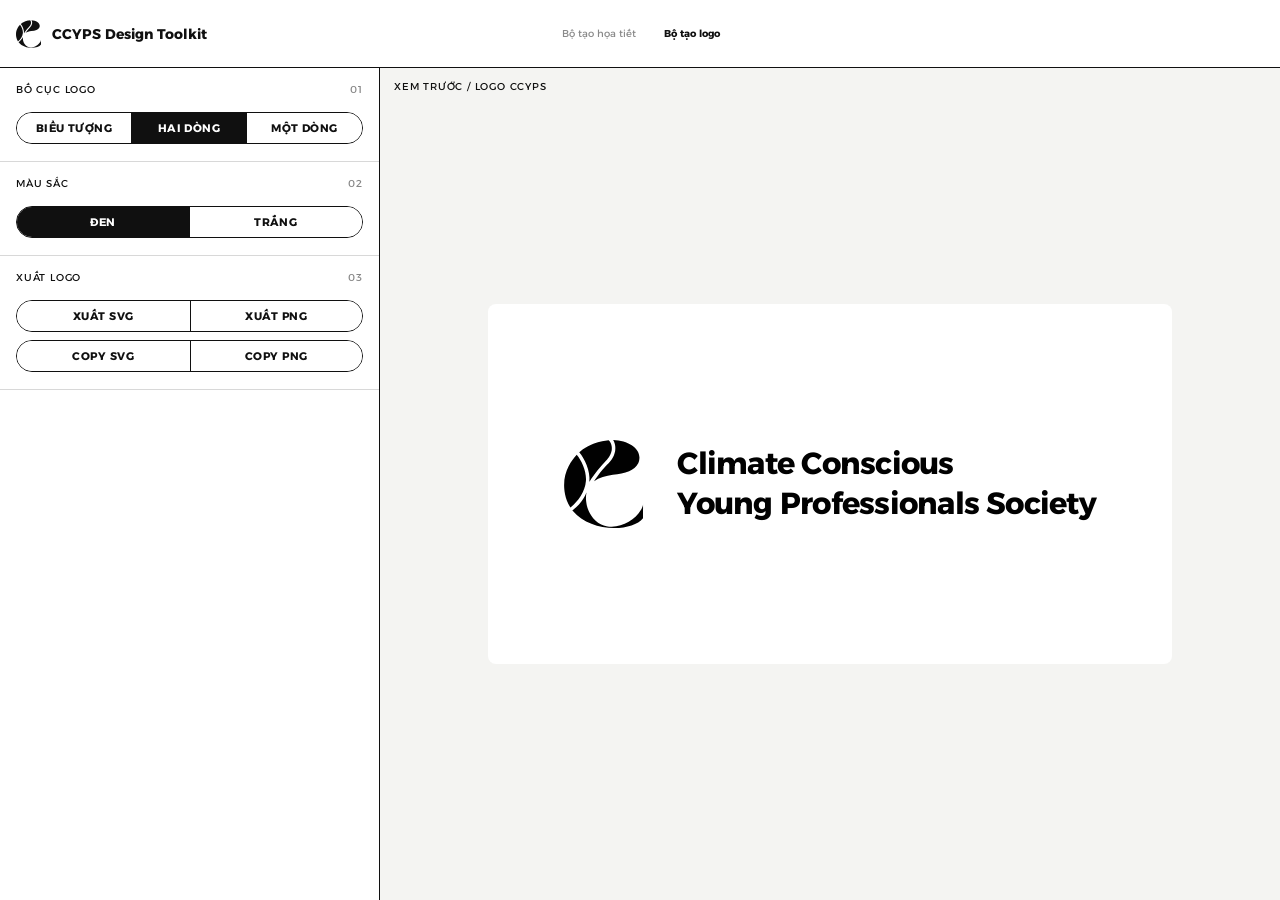
==== logo.html @ 4dd16b4e "Add files via upload" ====
<!doctype html><html lang="vi"><head><meta charset="utf-8"><meta name="viewport" content="width=device-width,initial-scale=1">
<title>CCYPS Design Toolkit — Bộ tạo logo</title><link rel="stylesheet" href="assets/shared.css"><link rel="stylesheet" href="assets/logo.css"></head>
<body><div class="app"><header><div class="brand"><svg class="brand-logo" viewBox="0 0 565.1 626.11" aria-hidden="true"><path d="M180.47,294.41c-.13,1.75-.3,3.51-.48,5.28,9.62-17.51,21.6-35.39,35.81-53.4.7-.89,1.2-1.52,1.48-1.89,27.9-39.95,51.11-64.79,69.75-84.74,27.2-29.11,43.61-46.68,52.14-87.4,1.9-9.05,3.72-49.4-21.88-71.34-16.22,1.31-31.83,3.9-46.55,7.6-82.94,14.25-141.24,60.55-153.96,71.02-1.7,1.4-4.75,3.96-8.79,7.62,20.96,25.06,39.4,56.63,52.42,89.99,15.86,40.6,22.79,81.15,20.05,117.28Z"/><path d="M.02,324.16c.27,23.94,3.97,91.86,44.8,156.3,1.63-1.2,3.26-2.43,4.9-3.7,48.57-37.74,100.13-109.35,105.81-184.25,5.24-69-29.07-143.44-65.42-187.78C54.74,142.26-1.19,218.31.02,324.16Z"/><path d="M363.64,77.37c-9.97,47.56-30.26,69.28-58.34,99.34-18.12,19.39-40.66,43.52-67.56,82.05-.47.68-1.09,1.45-2.31,3-8.26,10.47-15.7,20.86-22.29,31.12,36.33-25.59,85.25-36.27,134.05-45.18,42.78-6.57,82.43-10.97,115.48-25.29,27.54-13.22,52.88-29.27,64.99-56.61.35-.79.68-1.57,1.01-2.36,2.07-5.06,4.5-11.53,5.6-17.03,1.1-8.81,2.2-14.53,2.2-22.58,0-66.91-83.2-121.42-187.25-123.83,18.39,28.81,17.11,64.6,14.43,77.37Z"/><path d="M547.48,496.71c-51.48,89.36-183.27,151.66-283.09,103.75-64.4-30.91-89.51-95.22-95.83-113.58-2.3-6.67-11.31-34.01-12.56-67.71-.52-14.15.32-29.42,3.61-44.76-2.23,5.07-4.63,10.13-7.19,15.17-3.49,6.86-7.28,13.68-11.37,20.44-20.27,33.46-47.25,64.18-75.97,86.5-1.96,1.52-3.91,2.99-5.85,4.41,1.18,1.51,2.37,3.02,3.6,4.53,127.87,156.88,430.08,148.16,502.29,46.13v-101.89c-3.28,14.05-8.45,31.1-17.62,47.02Z"/></svg><div class="brand-title">CCYPS Design Toolkit</div></div>
<nav><a href="pattern.html">Bộ tạo họa tiết</a><a class="active" href="logo.html">Bộ tạo logo</a></nav><div></div></header>
<main class="logo-main"><section class="logo-controls">
<div class="section"><div class="section-title"><span>Bố cục logo</span><span>01</span></div><div class="choice three" id="logoLayouts"><button data-layout="symbol">Biểu tượng</button><button class="active" data-layout="two">Hai dòng</button><button data-layout="one">Một dòng</button></div></div>
<div class="section"><div class="section-title"><span>Màu sắc</span><span>02</span></div><div class="choice" id="logoColors"><button class="active" data-color="black">Đen</button><button data-color="white">Trắng</button></div></div>
<div class="section"><div class="section-title"><span>Xuất logo</span><span>03</span></div>
<div class="logo-actions"><button id="exportLogoSVG">Xuất SVG</button><button id="exportLogoPNG">Xuất PNG</button></div>
<div class="logo-actions"><button id="copyLogoSVG">Copy SVG</button><button id="copyLogoPNG">Copy PNG</button></div></div>
</section><section class="logo-stage"><div class="logo-preview-label">Xem trước / Logo CCYPS</div><div class="preview-card" id="logoPreview"></div></section></main>
</div><script src="assets/logo.js"></script></body></html>
---- assets/shared.css ----
@import url('https://fonts.googleapis.com/css2?family=Alexandria:wght@300;400;500;600;700&display=swap');
:root{--ink:#101010;--paper:#fff;--line:#d8d8d8;--muted:#777}
*{box-sizing:border-box}
html,body{margin:0;min-height:100%;background:var(--paper);color:var(--ink);font-family:'Alexandria',Arial,sans-serif}
button,input{font:inherit;color:inherit}
.app{height:100dvh;display:grid;grid-template-rows:68px 1fr}
header{display:grid;grid-template-columns:1fr auto 1fr;align-items:center;border-bottom:1px solid var(--ink);padding:0 14px 0 16px;gap:24px}
.brand{display:flex;align-items:center;gap:11px;min-width:max-content}
.brand-logo{width:25px;height:28px;display:block;fill:var(--ink)}
.brand-title{font-size:14px;font-weight:700}
nav{display:flex;align-items:center;justify-content:center;gap:28px}
nav a{font-size:10px;font-weight:400;color:#8a8a8a;text-decoration:none;white-space:nowrap}
nav a:hover,nav a.active{color:var(--ink)}
nav a.active{font-weight:700}
.head-actions{display:flex;justify-content:flex-end;gap:8px}
button{border:1px solid var(--ink);background:transparent;border-radius:999px;padding:8px 12px;cursor:pointer;text-transform:uppercase;font-size:11px;font-weight:700;letter-spacing:.04em}
button:hover{background:var(--ink);color:var(--paper)}
button.primary{background:var(--ink);color:var(--paper)}
.section{padding:15px 16px 17px;border-bottom:1px solid var(--line)}
.section-title{display:flex;justify-content:space-between;align-items:center;font-size:10px;text-transform:uppercase;letter-spacing:.08em;margin-bottom:16px}
.section-title span:last-child{opacity:.5}
.note{font-size:10px;line-height:1.4;margin-top:8px;opacity:.65}
.choice,.seg{display:grid;border:1px solid var(--ink);border-radius:999px;overflow:hidden}
.choice{grid-template-columns:repeat(2,1fr)}
.choice.three,.seg{grid-template-columns:repeat(3,1fr)}
.choice button,.seg button{border:0;border-right:1px solid var(--ink);border-radius:0;padding:8px 5px;background:#fff;color:#101010}
.choice button:last-child,.seg button:last-child{border-right:0}
.choice button.active,.seg button.active{background:#101010;color:#fff}
@media(max-width:780px){
 .app{height:auto;min-height:100dvh;grid-template-rows:auto 1fr}
 header{min-height:138px;grid-template-columns:1fr;padding:12px;gap:10px}
 .brand{justify-self:start}.head-actions{display:none}
 nav{grid-row:2;justify-self:center}
}
---- assets/logo.css ----
body{overflow:hidden}.logo-main{display:grid;grid-template-columns:380px minmax(0,1fr);min-height:0}
.logo-controls{order:1;border-right:1px solid var(--ink);background:#fff;overflow:auto}
.logo-stage{order:2;position:relative;display:grid;place-items:center;min-width:0;min-height:0;overflow:hidden;background:#f4f4f2}
.logo-preview-label{position:absolute;left:14px;top:12px;font-size:10px;text-transform:uppercase;letter-spacing:.08em}
.preview-card{width:min(76%,900px);min-height:360px;display:grid;place-items:center;padding:64px;background:#fff;border-radius:8px;overflow:hidden;position:relative}
.preview-card.dark{background:#101010}.lockup{display:flex;align-items:center;color:#010101;white-space:nowrap;width:max-content;position:absolute;left:50%;top:50%;transform-origin:center center}
.preview-card.dark .lockup{color:#fff}.lockup svg{display:block;fill:currentColor!important;flex:none}.lockup svg path{fill:currentColor!important}
.lockup.two{gap:34px}.lockup.two svg{height:88px;width:auto}.lockup.two .logo-name{font-size:30.46px;font-weight:700;line-height:1.30;letter-spacing:-.025em}
.lockup.one{gap:34px;height:88px}.lockup.one svg{height:88px;width:auto}.lockup.one .logo-name{font-size:42px;font-weight:700;line-height:1;letter-spacing:-.025em}
.lockup.symbol svg{width:92px;height:auto}
.logo-actions{display:grid;grid-template-columns:1fr 1fr;border:1px solid var(--ink);border-radius:999px;overflow:hidden}
.logo-actions+ .logo-actions{margin-top:8px}
.logo-actions button{width:100%;border:0;border-radius:0;background:#fff;color:var(--ink)}
.logo-actions button+button{border-left:1px solid var(--ink)}.logo-actions button:hover{background:var(--ink);color:#fff}
@media(max-width:780px){body{overflow:auto}.logo-main{grid-template-columns:1fr}.logo-stage{order:1;height:58dvh;border-bottom:1px solid var(--ink)}.logo-controls{order:2;border-right:0}.preview-card{width:calc(100% - 32px);min-height:280px;padding:24px}}
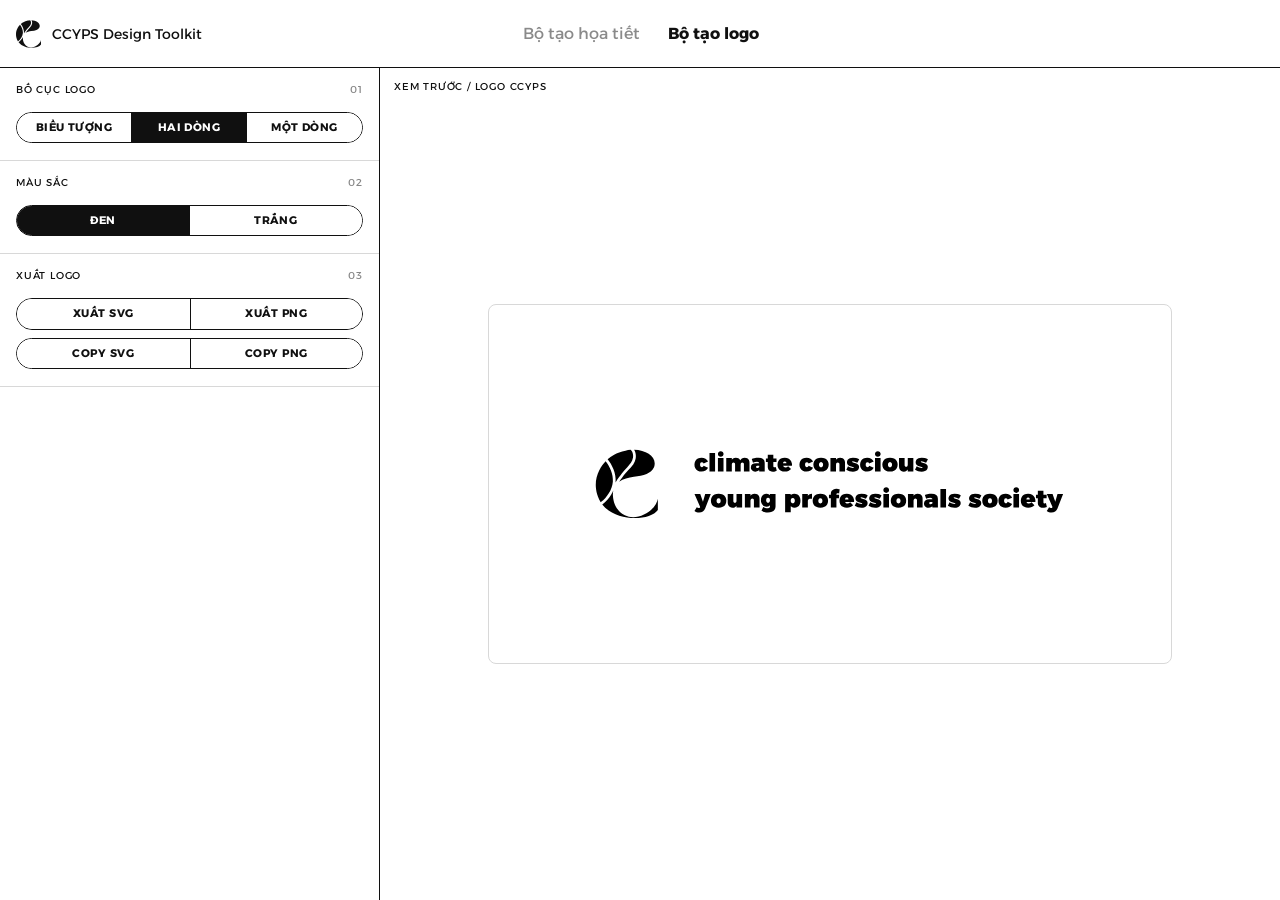
==== commit 0a664a05: "Stuff" ====
--- a/logo.html
+++ b/logo.html
@@ -1,7 +1,15 @@
-<!doctype html><html lang="vi"><head><meta charset="utf-8"><meta name="viewport" content="width=device-width,initial-scale=1">
-<title>CCYPS Design Toolkit — Bộ tạo logo</title><link rel="stylesheet" href="assets/shared.css"><link rel="stylesheet" href="assets/logo.css"></head>
-<body><div class="app"><header><div class="brand"><svg class="brand-logo" viewBox="0 0 565.1 626.11" aria-hidden="true"><path d="M180.47,294.41c-.13,1.75-.3,3.51-.48,5.28,9.62-17.51,21.6-35.39,35.81-53.4.7-.89,1.2-1.52,1.48-1.89,27.9-39.95,51.11-64.79,69.75-84.74,27.2-29.11,43.61-46.68,52.14-87.4,1.9-9.05,3.72-49.4-21.88-71.34-16.22,1.31-31.83,3.9-46.55,7.6-82.94,14.25-141.24,60.55-153.96,71.02-1.7,1.4-4.75,3.96-8.79,7.62,20.96,25.06,39.4,56.63,52.42,89.99,15.86,40.6,22.79,81.15,20.05,117.28Z"/><path d="M.02,324.16c.27,23.94,3.97,91.86,44.8,156.3,1.63-1.2,3.26-2.43,4.9-3.7,48.57-37.74,100.13-109.35,105.81-184.25,5.24-69-29.07-143.44-65.42-187.78C54.74,142.26-1.19,218.31.02,324.16Z"/><path d="M363.64,77.37c-9.97,47.56-30.26,69.28-58.34,99.34-18.12,19.39-40.66,43.52-67.56,82.05-.47.68-1.09,1.45-2.31,3-8.26,10.47-15.7,20.86-22.29,31.12,36.33-25.59,85.25-36.27,134.05-45.18,42.78-6.57,82.43-10.97,115.48-25.29,27.54-13.22,52.88-29.27,64.99-56.61.35-.79.68-1.57,1.01-2.36,2.07-5.06,4.5-11.53,5.6-17.03,1.1-8.81,2.2-14.53,2.2-22.58,0-66.91-83.2-121.42-187.25-123.83,18.39,28.81,17.11,64.6,14.43,77.37Z"/><path d="M547.48,496.71c-51.48,89.36-183.27,151.66-283.09,103.75-64.4-30.91-89.51-95.22-95.83-113.58-2.3-6.67-11.31-34.01-12.56-67.71-.52-14.15.32-29.42,3.61-44.76-2.23,5.07-4.63,10.13-7.19,15.17-3.49,6.86-7.28,13.68-11.37,20.44-20.27,33.46-47.25,64.18-75.97,86.5-1.96,1.52-3.91,2.99-5.85,4.41,1.18,1.51,2.37,3.02,3.6,4.53,127.87,156.88,430.08,148.16,502.29,46.13v-101.89c-3.28,14.05-8.45,31.1-17.62,47.02Z"/></svg><div class="brand-title">CCYPS Design Toolkit</div></div>
-<nav><a href="pattern.html">Bộ tạo họa tiết</a><a class="active" href="logo.html">Bộ tạo logo</a></nav><div></div></header>
+<!doctype html>
+<html lang="vi">
+<head>
+<meta charset="utf-8">
+<meta name="viewport" content="width=device-width,initial-scale=1">
+<title>CCYPS Design Toolkit — Bộ tạo logo</title>
+<link rel="stylesheet" href="assets/shared.css">
+<link rel="stylesheet" href="assets/logo.css">
+</head>
+<body>
+<div class="app">
+<header class="site-header"><a class="brand" href="index.html"><svg class="brand-logo" viewBox="0 0 565.1 626.11" aria-hidden="true"><path d="M180.47,294.41c-.13,1.75-.3,3.51-.48,5.28,9.62-17.51,21.6-35.39,35.81-53.4.7-.89,1.2-1.52,1.48-1.89,27.9-39.95,51.11-64.79,69.75-84.74,27.2-29.11,43.61-46.68,52.14-87.4,1.9-9.05,3.72-49.4-21.88-71.34-16.22,1.31-31.83,3.9-46.55,7.6-82.94,14.25-141.24,60.55-153.96,71.02-1.7,1.4-4.75,3.96-8.79,7.62,20.96,25.06,39.4,56.63,52.42,89.99,15.86,40.6,22.79,81.15,20.05,117.28Z"/><path d="M.02,324.16c.27,23.94,3.97,91.86,44.8,156.3,1.63-1.2,3.26-2.43,4.9-3.7,48.57-37.74,100.13-109.35,105.81-184.25,5.24-69-29.07-143.44-65.42-187.78C54.74,142.26-1.19,218.31.02,324.16Z"/><path d="M363.64,77.37c-9.97,47.56-30.26,69.28-58.34,99.34-18.12,19.39-40.66,43.52-67.56,82.05-.47.68-1.09,1.45-2.31,3-8.26,10.47-15.7,20.86-22.29,31.12,36.33-25.59,85.25-36.27,134.05-45.18,42.78-6.57,82.43-10.97,115.48-25.29,27.54-13.22,52.88-29.27,64.99-56.61.35-.79.68-1.57,1.01-2.36,2.07-5.06,4.5-11.53,5.6-17.03,1.1-8.81,2.2-14.53,2.2-22.58,0-66.91-83.2-121.42-187.25-123.83,18.39,28.81,17.11,64.6,14.43,77.37Z"/><path d="M547.48,496.71c-51.48,89.36-183.27,151.66-283.09,103.75-64.4-30.91-89.51-95.22-95.83-113.58-2.3-6.67-11.31-34.01-12.56-67.71-.52-14.15.32-29.42,3.61-44.76-2.23,5.07-4.63,10.13-7.19,15.17-3.49,6.86-7.28,13.68-11.37,20.44-20.27,33.46-47.25,64.18-75.97,86.5-1.96,1.52-3.91,2.99-5.85,4.41,1.18,1.51,2.37,3.02,3.6,4.53,127.87,156.88,430.08,148.16,502.29,46.13v-101.89c-3.28,14.05-8.45,31.1-17.62,47.02Z"/></svg><div class="brand-title">CCYPS Design Toolkit</div></a><nav class="site-nav"><a href="pattern.html">Bộ tạo họa tiết</a><a class="active" href="logo.html">Bộ tạo logo</a></nav><div class="head-actions"></div></header>
 <main class="logo-main"><section class="logo-controls">
 <div class="section"><div class="section-title"><span>Bố cục logo</span><span>01</span></div><div class="choice three" id="logoLayouts"><button data-layout="symbol">Biểu tượng</button><button class="active" data-layout="two">Hai dòng</button><button data-layout="one">Một dòng</button></div></div>
 <div class="section"><div class="section-title"><span>Màu sắc</span><span>02</span></div><div class="choice" id="logoColors"><button class="active" data-color="black">Đen</button><button data-color="white">Trắng</button></div></div>
@@ -9,4 +17,7 @@
 <div class="logo-actions"><button id="exportLogoSVG">Xuất SVG</button><button id="exportLogoPNG">Xuất PNG</button></div>
 <div class="logo-actions"><button id="copyLogoSVG">Copy SVG</button><button id="copyLogoPNG">Copy PNG</button></div></div>
 </section><section class="logo-stage"><div class="logo-preview-label">Xem trước / Logo CCYPS</div><div class="preview-card" id="logoPreview"></div></section></main>
-</div><script src="assets/logo.js"></script></body></html>+</div>
+<script src="assets/logo.js"></script>
+</body>
+</html>
--- a/assets/shared.css
+++ b/assets/shared.css
@@ -1,35 +1,108 @@
+@import url('https://fonts.googleapis.com/css2?family=Alexandria:wght@300;400;500;600;700&display=swap');
 
-@import url('https://fonts.googleapis.com/css2?family=Alexandria:wght@300;400;500;600;700&display=swap');
-:root{--ink:#101010;--paper:#fff;--line:#d8d8d8;--muted:#777}
+:root{
+  --ink:#101010;
+  --paper:#fff;
+  --line:#d8d8d8;
+  --muted:#8a8a8a;
+  --header-h:68px;
+  --rail-w:380px;
+}
 *{box-sizing:border-box}
-html,body{margin:0;min-height:100%;background:var(--paper);color:var(--ink);font-family:'Alexandria',Arial,sans-serif}
+html,body{margin:0;width:100%;min-height:100%;background:var(--paper);color:var(--ink);font-family:'Alexandria',Arial,sans-serif}
+body{font-size:14px}
 button,input{font:inherit;color:inherit}
-.app{height:100dvh;display:grid;grid-template-rows:68px 1fr}
-header{display:grid;grid-template-columns:1fr auto 1fr;align-items:center;border-bottom:1px solid var(--ink);padding:0 14px 0 16px;gap:24px}
-.brand{display:flex;align-items:center;gap:11px;min-width:max-content}
+a{color:inherit}
+.app{height:100dvh;display:grid;grid-template-rows:var(--header-h) minmax(0,1fr)}
+
+.site-header{
+  display:grid;
+  grid-template-columns:minmax(max-content,1fr) auto minmax(max-content,1fr);
+  align-items:center;
+  min-width:0;
+  padding:0 14px 0 16px;
+  gap:24px;
+  border-bottom:1px solid var(--ink);
+  background:#fff;
+  z-index:10;
+}
+.brand{display:flex;align-items:center;gap:11px;min-width:max-content;text-decoration:none}
 .brand-logo{width:25px;height:28px;display:block;fill:var(--ink)}
+<<<<<<< Updated upstream
 .brand-title{font-size:14px;font-weight:700}
 nav{display:flex;align-items:center;justify-content:center;gap:28px}
-nav a{font-size:10px;font-weight:400;color:#8a8a8a;text-decoration:none;white-space:nowrap}
+nav a{font-size:16px;font-weight:400;color:#8a8a8a;text-decoration:none;white-space:nowrap}
 nav a:hover,nav a.active{color:var(--ink)}
 nav a.active{font-weight:700}
 .head-actions{display:flex;justify-content:flex-end;gap:8px}
 button{border:1px solid var(--ink);background:transparent;border-radius:999px;padding:8px 12px;cursor:pointer;text-transform:uppercase;font-size:11px;font-weight:700;letter-spacing:.04em}
+=======
+.brand-title{font-size:14px;font-weight:700;white-space:nowrap}
+
+.site-nav{display:flex;align-items:center;justify-content:center;gap:28px}
+.site-nav a{
+  padding:8px 0;
+  font-size:16px;
+  line-height:1.2;
+  font-weight:400;
+  color:var(--muted);
+  text-decoration:none;
+  white-space:nowrap;
+}
+.site-nav a:hover,.site-nav a.active{color:var(--ink)}
+.site-nav a.active{font-weight:700}
+
+.head-actions{display:flex;justify-content:flex-end;align-items:center;gap:8px}
+button{
+  border:1px solid var(--ink);
+  background:transparent;
+  border-radius:999px;
+  padding:8px 12px;
+  cursor:pointer;
+  text-transform:uppercase;
+  font-size:11px;
+  line-height:1.2;
+  font-weight:700;
+  letter-spacing:.04em;
+}
+>>>>>>> Stashed changes
 button:hover{background:var(--ink);color:var(--paper)}
 button.primary{background:var(--ink);color:var(--paper)}
+
 .section{padding:15px 16px 17px;border-bottom:1px solid var(--line)}
-.section-title{display:flex;justify-content:space-between;align-items:center;font-size:10px;text-transform:uppercase;letter-spacing:.08em;margin-bottom:16px}
+.section-title{
+  display:flex;justify-content:space-between;align-items:center;
+  margin-bottom:16px;font-size:10px;text-transform:uppercase;letter-spacing:.08em
+}
 .section-title span:last-child{opacity:.5}
 .note{font-size:10px;line-height:1.4;margin-top:8px;opacity:.65}
+
 .choice,.seg{display:grid;border:1px solid var(--ink);border-radius:999px;overflow:hidden}
 .choice{grid-template-columns:repeat(2,1fr)}
 .choice.three,.seg{grid-template-columns:repeat(3,1fr)}
-.choice button,.seg button{border:0;border-right:1px solid var(--ink);border-radius:0;padding:8px 5px;background:#fff;color:#101010}
+.choice button,.seg button{
+  border:0;border-right:1px solid var(--ink);border-radius:0;
+  padding:8px 5px;background:#fff;color:var(--ink)
+}
 .choice button:last-child,.seg button:last-child{border-right:0}
-.choice button.active,.seg button.active{background:#101010;color:#fff}
+.choice button.active,.seg button.active{background:var(--ink);color:#fff}
+
+a,button{transition:background-color .15s ease,color .15s ease,opacity .15s ease}
+a:focus-visible,button:focus-visible,input:focus-visible{outline:2px solid var(--ink);outline-offset:3px}
+
 @media(max-width:780px){
- .app{height:auto;min-height:100dvh;grid-template-rows:auto 1fr}
- header{min-height:138px;grid-template-columns:1fr;padding:12px;gap:10px}
- .brand{justify-self:start}.head-actions{display:none}
- nav{grid-row:2;justify-self:center}
+  :root{--header-h:auto}
+  .app{height:auto;min-height:100dvh;grid-template-rows:auto minmax(0,1fr)}
+  .site-header{grid-template-columns:1fr auto;min-height:0;padding:12px 14px;gap:12px 18px}
+  .brand{grid-column:1;grid-row:1}
+  .site-nav{grid-column:1/-1;grid-row:2;justify-self:start;gap:20px}
+  .site-nav a{font-size:14px}
+  .head-actions{grid-column:2;grid-row:1}
+  .head-actions:empty{display:none}
 }
+@media(max-width:520px){
+  .site-header{grid-template-columns:1fr}
+  .brand{grid-column:1}
+  .site-nav{grid-column:1}
+  .head-actions{display:none}
+}
--- a/assets/logo.css
+++ b/assets/logo.css
@@ -1,16 +1,45 @@
+body{overflow:hidden}
+.logo-main{
+  display:grid;
+  grid-template-columns:var(--rail-w) minmax(0,1fr);
+  min-width:0;min-height:0;overflow:hidden
+}
+.logo-controls{
+  grid-column:1;min-width:0;min-height:0;overflow-y:auto;
+  border-right:1px solid var(--ink);background:#fff
+}
+.logo-stage{
+  grid-column:2;position:relative;display:grid;place-items:center;
+  min-width:0;min-height:0;overflow:hidden;background:#fff
+}
+.logo-preview-label{
+  position:absolute;left:14px;top:12px;z-index:2;
+  font-size:10px;text-transform:uppercase;letter-spacing:.08em
+}
+.preview-card{
+  width:min(76%,900px);min-height:360px;display:grid;place-items:center;
+  padding:64px;background:#fff;border:1px solid var(--line);border-radius:8px;overflow:hidden
+}
+.preview-card.dark{background:#101010;border-color:#101010}
+.vector-lockup{
+  display:block;width:auto;height:auto;
+  max-width:calc(100% - 48px);max-height:calc(100% - 48px);
+  object-fit:contain;object-position:center
+}
+.logo-actions{
+  display:grid;grid-template-columns:1fr 1fr;
+  border:1px solid var(--ink);border-radius:999px;overflow:hidden
+}
+.logo-actions+.logo-actions{margin-top:8px}
+.logo-actions button{width:100%;border:0;border-radius:0;background:#fff;color:var(--ink)}
+.logo-actions button+button{border-left:1px solid var(--ink)}
+.logo-actions button:hover{background:var(--ink);color:#fff}
 
-body{overflow:hidden}.logo-main{display:grid;grid-template-columns:380px minmax(0,1fr);min-height:0}
-.logo-controls{order:1;border-right:1px solid var(--ink);background:#fff;overflow:auto}
-.logo-stage{order:2;position:relative;display:grid;place-items:center;min-width:0;min-height:0;overflow:hidden;background:#f4f4f2}
-.logo-preview-label{position:absolute;left:14px;top:12px;font-size:10px;text-transform:uppercase;letter-spacing:.08em}
-.preview-card{width:min(76%,900px);min-height:360px;display:grid;place-items:center;padding:64px;background:#fff;border-radius:8px;overflow:hidden;position:relative}
-.preview-card.dark{background:#101010}.lockup{display:flex;align-items:center;color:#010101;white-space:nowrap;width:max-content;position:absolute;left:50%;top:50%;transform-origin:center center}
-.preview-card.dark .lockup{color:#fff}.lockup svg{display:block;fill:currentColor!important;flex:none}.lockup svg path{fill:currentColor!important}
-.lockup.two{gap:34px}.lockup.two svg{height:88px;width:auto}.lockup.two .logo-name{font-size:30.46px;font-weight:700;line-height:1.30;letter-spacing:-.025em}
-.lockup.one{gap:34px;height:88px}.lockup.one svg{height:88px;width:auto}.lockup.one .logo-name{font-size:42px;font-weight:700;line-height:1;letter-spacing:-.025em}
-.lockup.symbol svg{width:92px;height:auto}
-.logo-actions{display:grid;grid-template-columns:1fr 1fr;border:1px solid var(--ink);border-radius:999px;overflow:hidden}
-.logo-actions+ .logo-actions{margin-top:8px}
-.logo-actions button{width:100%;border:0;border-radius:0;background:#fff;color:var(--ink)}
-.logo-actions button+button{border-left:1px solid var(--ink)}.logo-actions button:hover{background:var(--ink);color:#fff}
-@media(max-width:780px){body{overflow:auto}.logo-main{grid-template-columns:1fr}.logo-stage{order:1;height:58dvh;border-bottom:1px solid var(--ink)}.logo-controls{order:2;border-right:0}.preview-card{width:calc(100% - 32px);min-height:280px;padding:24px}}
+@media(max-width:780px){
+  body{overflow:auto}
+  .logo-main{grid-template-columns:1fr;grid-template-rows:58dvh auto;overflow:visible}
+  .logo-stage{grid-column:1;grid-row:1;border-bottom:1px solid var(--ink)}
+  .logo-controls{grid-column:1;grid-row:2;border-right:0;overflow:visible}
+  .preview-card{width:calc(100% - 36px);min-height:280px;padding:28px}
+  .vector-lockup{max-height:200px}
+}
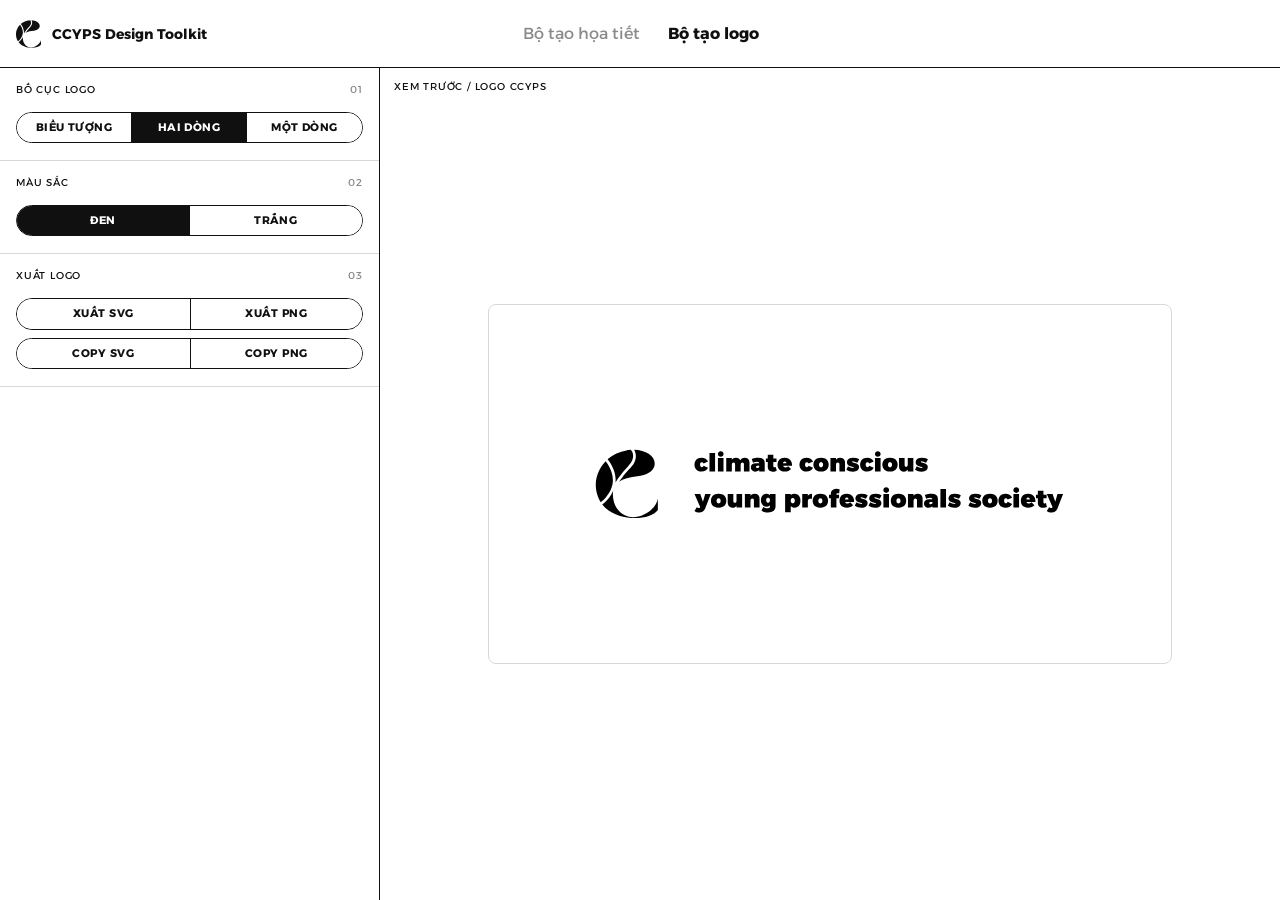
==== commit b6b2947c: "Redid the homepage + made sure everything is coherent" ====
--- a/logo.html
+++ b/logo.html
@@ -4,7 +4,7 @@
 <meta charset="utf-8">
 <meta name="viewport" content="width=device-width,initial-scale=1">
 <title>CCYPS Design Toolkit — Bộ tạo logo</title>
-<link rel="stylesheet" href="assets/shared.css">
+<link rel="stylesheet" href="assets/shared.css?v=20260920-2">
 <link rel="stylesheet" href="assets/logo.css">
 </head>
 <body>
--- a/assets/shared.css
+++ b/assets/shared.css
@@ -28,15 +28,6 @@
 }
 .brand{display:flex;align-items:center;gap:11px;min-width:max-content;text-decoration:none}
 .brand-logo{width:25px;height:28px;display:block;fill:var(--ink)}
-<<<<<<< Updated upstream
-.brand-title{font-size:14px;font-weight:700}
-nav{display:flex;align-items:center;justify-content:center;gap:28px}
-nav a{font-size:16px;font-weight:400;color:#8a8a8a;text-decoration:none;white-space:nowrap}
-nav a:hover,nav a.active{color:var(--ink)}
-nav a.active{font-weight:700}
-.head-actions{display:flex;justify-content:flex-end;gap:8px}
-button{border:1px solid var(--ink);background:transparent;border-radius:999px;padding:8px 12px;cursor:pointer;text-transform:uppercase;font-size:11px;font-weight:700;letter-spacing:.04em}
-=======
 .brand-title{font-size:14px;font-weight:700;white-space:nowrap}
 
 .site-nav{display:flex;align-items:center;justify-content:center;gap:28px}
@@ -65,7 +56,6 @@
   font-weight:700;
   letter-spacing:.04em;
 }
->>>>>>> Stashed changes
 button:hover{background:var(--ink);color:var(--paper)}
 button.primary{background:var(--ink);color:var(--paper)}
 
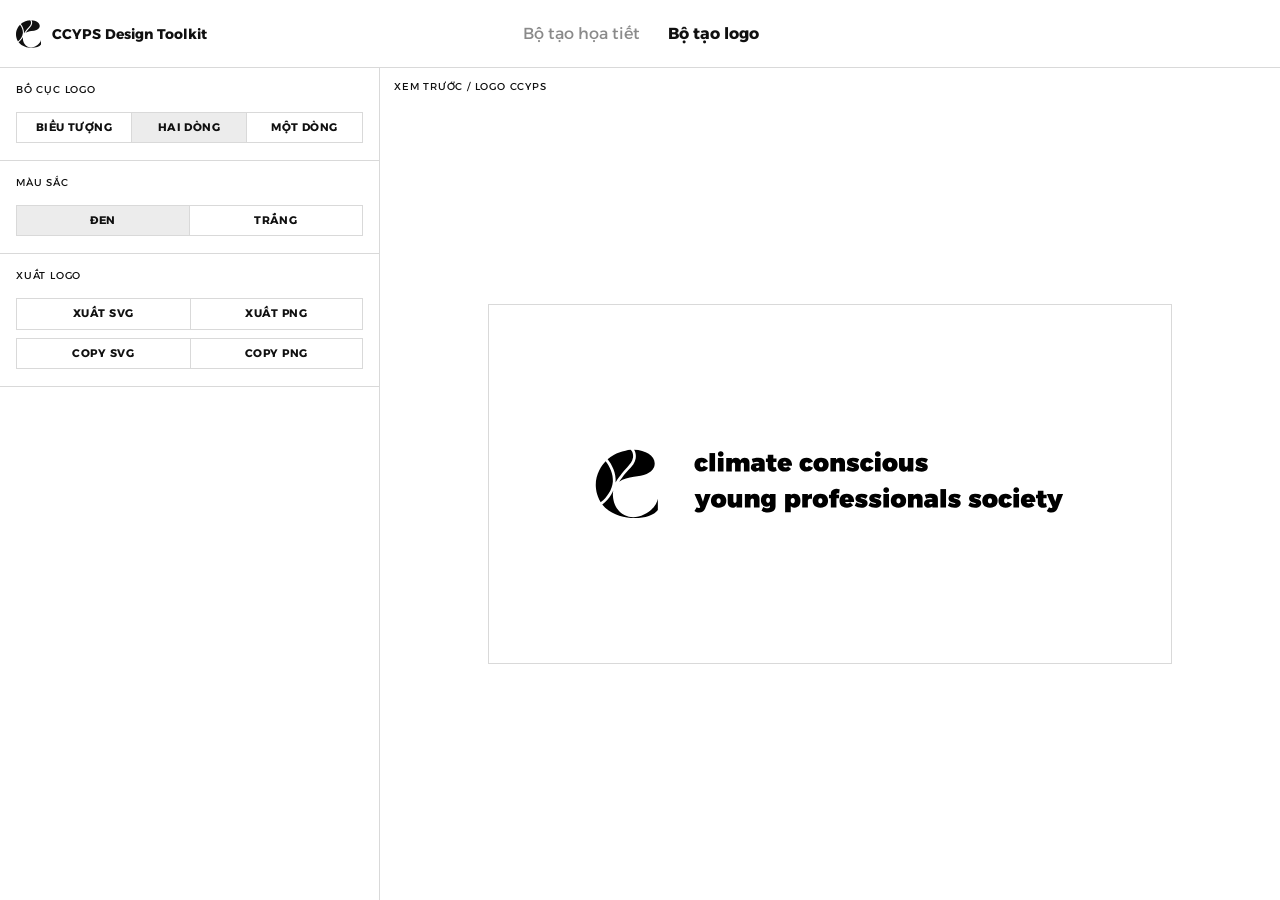
==== commit df4977d5: "refined ui" ====
--- a/logo.html
+++ b/logo.html
@@ -4,20 +4,20 @@
 <meta charset="utf-8">
 <meta name="viewport" content="width=device-width,initial-scale=1">
 <title>CCYPS Design Toolkit — Bộ tạo logo</title>
-<link rel="stylesheet" href="assets/shared.css?v=20260920-2">
-<link rel="stylesheet" href="assets/logo.css">
+<link rel="stylesheet" href="assets/shared.css?v=20260921-1">
+<link rel="stylesheet" href="assets/logo.css?v=20260921-1">
 </head>
 <body>
 <div class="app">
 <header class="site-header"><a class="brand" href="index.html"><svg class="brand-logo" viewBox="0 0 565.1 626.11" aria-hidden="true"><path d="M180.47,294.41c-.13,1.75-.3,3.51-.48,5.28,9.62-17.51,21.6-35.39,35.81-53.4.7-.89,1.2-1.52,1.48-1.89,27.9-39.95,51.11-64.79,69.75-84.74,27.2-29.11,43.61-46.68,52.14-87.4,1.9-9.05,3.72-49.4-21.88-71.34-16.22,1.31-31.83,3.9-46.55,7.6-82.94,14.25-141.24,60.55-153.96,71.02-1.7,1.4-4.75,3.96-8.79,7.62,20.96,25.06,39.4,56.63,52.42,89.99,15.86,40.6,22.79,81.15,20.05,117.28Z"/><path d="M.02,324.16c.27,23.94,3.97,91.86,44.8,156.3,1.63-1.2,3.26-2.43,4.9-3.7,48.57-37.74,100.13-109.35,105.81-184.25,5.24-69-29.07-143.44-65.42-187.78C54.74,142.26-1.19,218.31.02,324.16Z"/><path d="M363.64,77.37c-9.97,47.56-30.26,69.28-58.34,99.34-18.12,19.39-40.66,43.52-67.56,82.05-.47.68-1.09,1.45-2.31,3-8.26,10.47-15.7,20.86-22.29,31.12,36.33-25.59,85.25-36.27,134.05-45.18,42.78-6.57,82.43-10.97,115.48-25.29,27.54-13.22,52.88-29.27,64.99-56.61.35-.79.68-1.57,1.01-2.36,2.07-5.06,4.5-11.53,5.6-17.03,1.1-8.81,2.2-14.53,2.2-22.58,0-66.91-83.2-121.42-187.25-123.83,18.39,28.81,17.11,64.6,14.43,77.37Z"/><path d="M547.48,496.71c-51.48,89.36-183.27,151.66-283.09,103.75-64.4-30.91-89.51-95.22-95.83-113.58-2.3-6.67-11.31-34.01-12.56-67.71-.52-14.15.32-29.42,3.61-44.76-2.23,5.07-4.63,10.13-7.19,15.17-3.49,6.86-7.28,13.68-11.37,20.44-20.27,33.46-47.25,64.18-75.97,86.5-1.96,1.52-3.91,2.99-5.85,4.41,1.18,1.51,2.37,3.02,3.6,4.53,127.87,156.88,430.08,148.16,502.29,46.13v-101.89c-3.28,14.05-8.45,31.1-17.62,47.02Z"/></svg><div class="brand-title">CCYPS Design Toolkit</div></a><nav class="site-nav"><a href="pattern.html">Bộ tạo họa tiết</a><a class="active" href="logo.html">Bộ tạo logo</a></nav><div class="head-actions"></div></header>
 <main class="logo-main"><section class="logo-controls">
-<div class="section"><div class="section-title"><span>Bố cục logo</span><span>01</span></div><div class="choice three" id="logoLayouts"><button data-layout="symbol">Biểu tượng</button><button class="active" data-layout="two">Hai dòng</button><button data-layout="one">Một dòng</button></div></div>
-<div class="section"><div class="section-title"><span>Màu sắc</span><span>02</span></div><div class="choice" id="logoColors"><button class="active" data-color="black">Đen</button><button data-color="white">Trắng</button></div></div>
-<div class="section"><div class="section-title"><span>Xuất logo</span><span>03</span></div>
+<div class="section"><div class="section-title"><span>Bố cục logo</span></div><div class="choice three" id="logoLayouts"><button data-layout="symbol">Biểu tượng</button><button class="active" data-layout="two">Hai dòng</button><button data-layout="one">Một dòng</button></div></div>
+<div class="section"><div class="section-title"><span>Màu sắc</span></div><div class="choice" id="logoColors"><button class="active" data-color="black">Đen</button><button data-color="white">Trắng</button></div></div>
+<div class="section"><div class="section-title"><span>Xuất logo</span></div>
 <div class="logo-actions"><button id="exportLogoSVG">Xuất SVG</button><button id="exportLogoPNG">Xuất PNG</button></div>
 <div class="logo-actions"><button id="copyLogoSVG">Copy SVG</button><button id="copyLogoPNG">Copy PNG</button></div></div>
 </section><section class="logo-stage"><div class="logo-preview-label">Xem trước / Logo CCYPS</div><div class="preview-card" id="logoPreview"></div></section></main>
 </div>
-<script src="assets/logo.js"></script>
+<script src="assets/logo.js?v=20260921-1"></script>
 </body>
 </html>
--- a/assets/shared.css
+++ b/assets/shared.css
@@ -3,11 +3,15 @@
 :root{
   --ink:#101010;
   --paper:#fff;
-  --line:#d8d8d8;
+  --line:#d9d9d9;
+  --line-strong:#c6c6c6;
   --muted:#8a8a8a;
+  --surface-hover:#f7f7f7;
+  --surface-active:#ececec;
   --header-h:68px;
   --rail-w:380px;
 }
+
 *{box-sizing:border-box}
 html,body{margin:0;width:100%;min-height:100%;background:var(--paper);color:var(--ink);font-family:'Alexandria',Arial,sans-serif}
 body{font-size:14px}
@@ -22,7 +26,7 @@
   min-width:0;
   padding:0 14px 0 16px;
   gap:24px;
-  border-bottom:1px solid var(--ink);
+  border-bottom:1px solid var(--line);
   background:#fff;
   z-index:10;
 }
@@ -44,10 +48,11 @@
 .site-nav a.active{font-weight:700}
 
 .head-actions{display:flex;justify-content:flex-end;align-items:center;gap:8px}
+
 button{
-  border:1px solid var(--ink);
-  background:transparent;
-  border-radius:999px;
+  border:1px solid var(--line);
+  background:#fff;
+  border-radius:0;
   padding:8px 12px;
   cursor:pointer;
   text-transform:uppercase;
@@ -56,29 +61,47 @@
   font-weight:700;
   letter-spacing:.04em;
 }
-button:hover{background:var(--ink);color:var(--paper)}
-button.primary{background:var(--ink);color:var(--paper)}
+button:hover{background:var(--surface-hover);color:var(--ink)}
+button.primary{background:#fff;color:var(--ink)}
+button.primary:hover{background:var(--surface-hover)}
 
 .section{padding:15px 16px 17px;border-bottom:1px solid var(--line)}
 .section-title{
-  display:flex;justify-content:space-between;align-items:center;
-  margin-bottom:16px;font-size:10px;text-transform:uppercase;letter-spacing:.08em
+  display:flex;
+  align-items:center;
+  margin-bottom:16px;
+  font-size:10px;
+  text-transform:uppercase;
+  letter-spacing:.08em;
 }
-.section-title span:last-child{opacity:.5}
 .note{font-size:10px;line-height:1.4;margin-top:8px;opacity:.65}
 
-.choice,.seg{display:grid;border:1px solid var(--ink);border-radius:999px;overflow:hidden}
+.choice,.seg{
+  display:grid;
+  border:1px solid var(--line);
+  border-radius:0;
+  overflow:hidden;
+}
 .choice{grid-template-columns:repeat(2,1fr)}
 .choice.three,.seg{grid-template-columns:repeat(3,1fr)}
 .choice button,.seg button{
-  border:0;border-right:1px solid var(--ink);border-radius:0;
-  padding:8px 5px;background:#fff;color:var(--ink)
+  border:0;
+  border-right:1px solid var(--line);
+  border-radius:0;
+  padding:8px 5px;
+  background:#fff;
+  color:var(--ink);
 }
 .choice button:last-child,.seg button:last-child{border-right:0}
-.choice button.active,.seg button.active{background:var(--ink);color:#fff}
+.choice button:hover,.seg button:hover{background:var(--surface-hover);color:var(--ink)}
+.choice button.active,.seg button.active{
+  background:var(--surface-active);
+  color:var(--ink);
+  font-weight:700;
+}
 
-a,button{transition:background-color .15s ease,color .15s ease,opacity .15s ease}
-a:focus-visible,button:focus-visible,input:focus-visible{outline:2px solid var(--ink);outline-offset:3px}
+a,button{transition:background-color .15s ease,color .15s ease,border-color .15s ease,opacity .15s ease}
+a:focus-visible,button:focus-visible,input:focus-visible{outline:1px solid var(--ink);outline-offset:2px}
 
 @media(max-width:780px){
   :root{--header-h:auto}
--- a/assets/logo.css
+++ b/assets/logo.css
@@ -6,7 +6,7 @@
 }
 .logo-controls{
   grid-column:1;min-width:0;min-height:0;overflow-y:auto;
-  border-right:1px solid var(--ink);background:#fff
+  border-right:1px solid var(--line);background:#fff
 }
 .logo-stage{
   grid-column:2;position:relative;display:grid;place-items:center;
@@ -18,9 +18,9 @@
 }
 .preview-card{
   width:min(76%,900px);min-height:360px;display:grid;place-items:center;
-  padding:64px;background:#fff;border:1px solid var(--line);border-radius:8px;overflow:hidden
+  padding:64px;background:#fff;border:1px solid var(--line);border-radius:0;overflow:hidden
 }
-.preview-card.dark{background:#101010;border-color:#101010}
+.preview-card.dark{background:#101010;border-color:var(--line)}
 .vector-lockup{
   display:block;width:auto;height:auto;
   max-width:calc(100% - 48px);max-height:calc(100% - 48px);
@@ -28,17 +28,17 @@
 }
 .logo-actions{
   display:grid;grid-template-columns:1fr 1fr;
-  border:1px solid var(--ink);border-radius:999px;overflow:hidden
+  border:1px solid var(--line);border-radius:0;overflow:hidden
 }
 .logo-actions+.logo-actions{margin-top:8px}
 .logo-actions button{width:100%;border:0;border-radius:0;background:#fff;color:var(--ink)}
-.logo-actions button+button{border-left:1px solid var(--ink)}
-.logo-actions button:hover{background:var(--ink);color:#fff}
+.logo-actions button+button{border-left:1px solid var(--line)}
+.logo-actions button:hover{background:var(--surface-hover);color:var(--ink)}
 
 @media(max-width:780px){
   body{overflow:auto}
   .logo-main{grid-template-columns:1fr;grid-template-rows:58dvh auto;overflow:visible}
-  .logo-stage{grid-column:1;grid-row:1;border-bottom:1px solid var(--ink)}
+  .logo-stage{grid-column:1;grid-row:1;border-bottom:1px solid var(--line)}
   .logo-controls{grid-column:1;grid-row:2;border-right:0;overflow:visible}
   .preview-card{width:calc(100% - 36px);min-height:280px;padding:28px}
   .vector-lockup{max-height:200px}
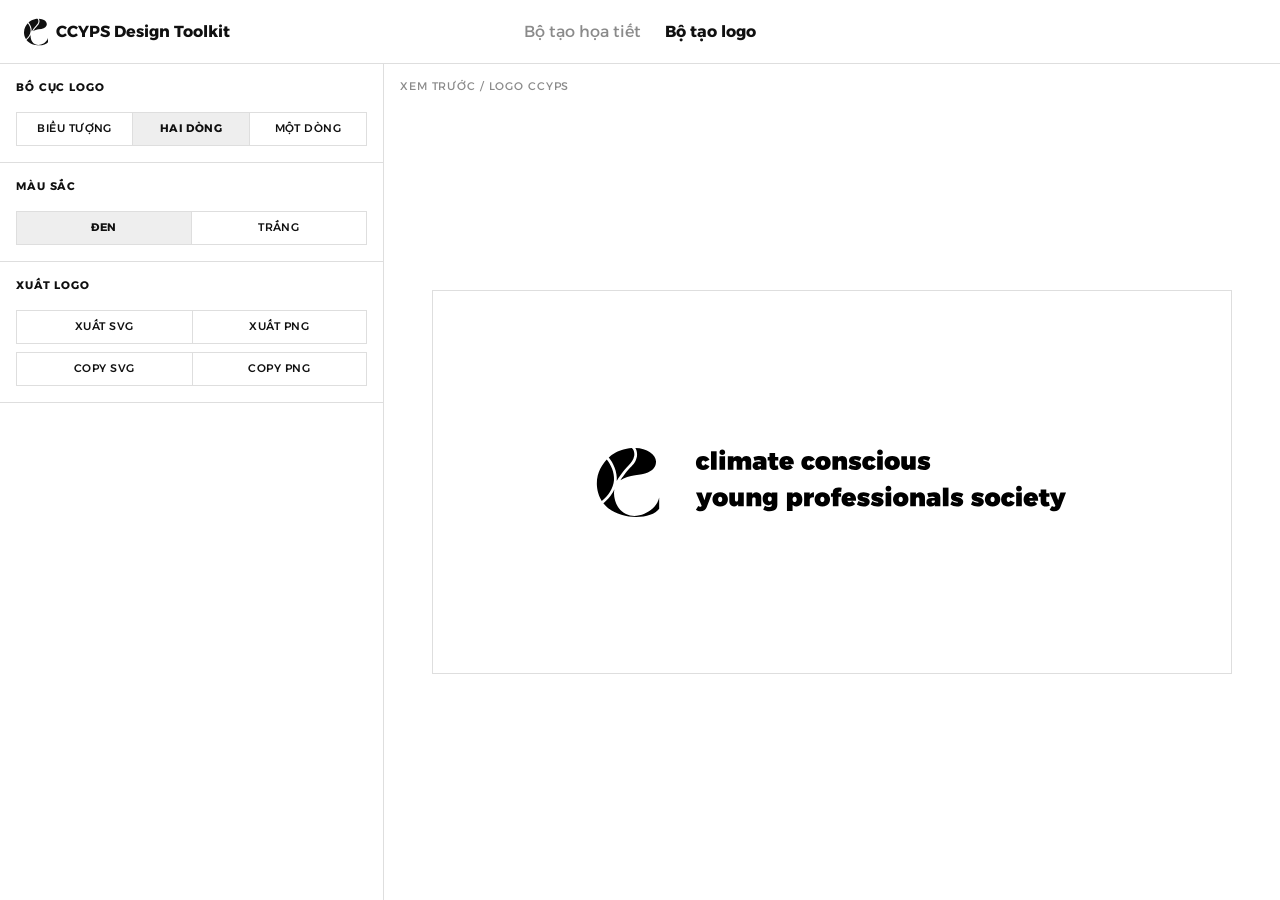
==== commit b1a1b660: "grid system implemented" ====
--- a/logo.html
+++ b/logo.html
@@ -4,12 +4,12 @@
 <meta charset="utf-8">
 <meta name="viewport" content="width=device-width,initial-scale=1">
 <title>CCYPS Design Toolkit — Bộ tạo logo</title>
-<link rel="stylesheet" href="assets/shared.css?v=20260921-1">
-<link rel="stylesheet" href="assets/logo.css?v=20260921-1">
+<link rel="stylesheet" href="assets/shared.css?v=20260921-2">
+<link rel="stylesheet" href="assets/logo.css?v=20260921-2">
 </head>
 <body>
 <div class="app">
-<header class="site-header"><a class="brand" href="index.html"><svg class="brand-logo" viewBox="0 0 565.1 626.11" aria-hidden="true"><path d="M180.47,294.41c-.13,1.75-.3,3.51-.48,5.28,9.62-17.51,21.6-35.39,35.81-53.4.7-.89,1.2-1.52,1.48-1.89,27.9-39.95,51.11-64.79,69.75-84.74,27.2-29.11,43.61-46.68,52.14-87.4,1.9-9.05,3.72-49.4-21.88-71.34-16.22,1.31-31.83,3.9-46.55,7.6-82.94,14.25-141.24,60.55-153.96,71.02-1.7,1.4-4.75,3.96-8.79,7.62,20.96,25.06,39.4,56.63,52.42,89.99,15.86,40.6,22.79,81.15,20.05,117.28Z"/><path d="M.02,324.16c.27,23.94,3.97,91.86,44.8,156.3,1.63-1.2,3.26-2.43,4.9-3.7,48.57-37.74,100.13-109.35,105.81-184.25,5.24-69-29.07-143.44-65.42-187.78C54.74,142.26-1.19,218.31.02,324.16Z"/><path d="M363.64,77.37c-9.97,47.56-30.26,69.28-58.34,99.34-18.12,19.39-40.66,43.52-67.56,82.05-.47.68-1.09,1.45-2.31,3-8.26,10.47-15.7,20.86-22.29,31.12,36.33-25.59,85.25-36.27,134.05-45.18,42.78-6.57,82.43-10.97,115.48-25.29,27.54-13.22,52.88-29.27,64.99-56.61.35-.79.68-1.57,1.01-2.36,2.07-5.06,4.5-11.53,5.6-17.03,1.1-8.81,2.2-14.53,2.2-22.58,0-66.91-83.2-121.42-187.25-123.83,18.39,28.81,17.11,64.6,14.43,77.37Z"/><path d="M547.48,496.71c-51.48,89.36-183.27,151.66-283.09,103.75-64.4-30.91-89.51-95.22-95.83-113.58-2.3-6.67-11.31-34.01-12.56-67.71-.52-14.15.32-29.42,3.61-44.76-2.23,5.07-4.63,10.13-7.19,15.17-3.49,6.86-7.28,13.68-11.37,20.44-20.27,33.46-47.25,64.18-75.97,86.5-1.96,1.52-3.91,2.99-5.85,4.41,1.18,1.51,2.37,3.02,3.6,4.53,127.87,156.88,430.08,148.16,502.29,46.13v-101.89c-3.28,14.05-8.45,31.1-17.62,47.02Z"/></svg><div class="brand-title">CCYPS Design Toolkit</div></a><nav class="site-nav"><a href="pattern.html">Bộ tạo họa tiết</a><a class="active" href="logo.html">Bộ tạo logo</a></nav><div class="head-actions"></div></header>
+<header class="site-header"><a class="brand" href="index.html"><svg class="brand-logo" viewBox="0 0 565.1 626.11" aria-hidden="true"><path d="M180.47,294.41c-.13,1.75-.3,3.51-.48,5.28,9.62-17.51,21.6-35.39,35.81-53.4.7-.89,1.2-1.52,1.48-1.89,27.9-39.95,51.11-64.79,69.75-84.74,27.2-29.11,43.61-46.68,52.14-87.4,1.9-9.05,3.72-49.4-21.88-71.34-16.22,1.31-31.83,3.9-46.55,7.6-82.94,14.25-141.24,60.55-153.96,71.02-1.7,1.4-4.75,3.96-8.79,7.62,20.96,25.06,39.4,56.63,52.42,89.99,15.86,40.6,22.79,81.15,20.05,117.28Z"/><path d="M.02,324.16c.27,23.94,3.97,91.86,44.8,156.3,1.63-1.2,3.26-2.43,4.9-3.7,48.57-37.74,100.13-109.35,105.81-184.25,5.24-69-29.07-143.44-65.42-187.78C54.74,142.26-1.19,218.31.02,324.16Z"/><path d="M363.64,77.37c-9.97,47.56-30.26,69.28-58.34,99.34-18.12,19.39-40.66,43.52-67.56,82.05-.47.68-1.09,1.45-2.31,3-8.26,10.47-15.7,20.86-22.29,31.12,36.33-25.59,85.25-36.27,134.05-45.18,42.78-6.57,82.43-10.97,115.48-25.29,27.54-13.22,52.88-29.27,64.99-56.61.35-.79.68-1.57,1.01-2.36,2.07-5.06,4.5-11.53,5.6-17.03,1.1-8.81,2.2-14.53,2.2-22.58,0-66.91-83.2-121.42-187.25-123.83,18.39,28.81,17.11,64.6,14.43,77.37Z"/><path d="M547.48,496.71c-51.48,89.36-183.27,151.66-283.09,103.75-64.4-30.91-89.51-95.22-95.83-113.58-2.3-6.67-11.31-34.01-12.56-67.71-.52-14.15.32-29.42,3.61-44.76-2.23,5.07-4.63,10.13-7.19,15.17-3.49,6.86-7.28,13.68-11.37,20.44-20.27,33.46-47.25,64.18-75.97,86.5-1.96,1.52-3.91,2.99-5.85,4.41,1.18,1.51,2.37,3.02,3.6,4.53,127.87,156.88,430.08,148.16,502.29,46.13v-101.89c-3.28,14.05-8.45,31.1-17.62,47.02Z"/></svg><div class="brand-title">CCYPS Design Toolkit</div></a><nav class="site-nav"><a href="pattern.html">Bộ tạo họa tiết</a><a class="active" aria-current="page" href="logo.html">Bộ tạo logo</a></nav><div class="head-actions"></div></header>
 <main class="logo-main"><section class="logo-controls">
 <div class="section"><div class="section-title"><span>Bố cục logo</span></div><div class="choice three" id="logoLayouts"><button data-layout="symbol">Biểu tượng</button><button class="active" data-layout="two">Hai dòng</button><button data-layout="one">Một dòng</button></div></div>
 <div class="section"><div class="section-title"><span>Màu sắc</span></div><div class="choice" id="logoColors"><button class="active" data-color="black">Đen</button><button data-color="white">Trắng</button></div></div>
@@ -18,6 +18,6 @@
 <div class="logo-actions"><button id="copyLogoSVG">Copy SVG</button><button id="copyLogoPNG">Copy PNG</button></div></div>
 </section><section class="logo-stage"><div class="logo-preview-label">Xem trước / Logo CCYPS</div><div class="preview-card" id="logoPreview"></div></section></main>
 </div>
-<script src="assets/logo.js?v=20260921-1"></script>
+<script src="assets/logo.js?v=20260921-2"></script>
 </body>
 </html>
--- a/assets/shared.css
+++ b/assets/shared.css
@@ -1,80 +1,155 @@
-@import url('https://fonts.googleapis.com/css2?family=Alexandria:wght@300;400;500;600;700&display=swap');
+@import url('https://fonts.googleapis.com/css2?family=Alexandria:wght@400;500;700&display=swap');
 
 :root{
+  /* Color system: exactly 2 text colors */
   --ink:#101010;
-  --paper:#fff;
-  --line:#d9d9d9;
-  --line-strong:#c6c6c6;
   --muted:#8a8a8a;
+  --paper:#ffffff;
+  --line:#dedede;
   --surface-hover:#f7f7f7;
-  --surface-active:#ececec;
-  --header-h:68px;
-  --rail-w:380px;
+  --surface-active:#eeeeee;
+
+  /* Type system: exactly 3 sizes */
+  --type-lg:40px;
+  --type-md:16px;
+  --type-sm:11px;
+
+  /* 8px spacing grid */
+  --space-1:8px;
+  --space-2:16px;
+  --space-3:24px;
+  --space-4:32px;
+  --space-6:48px;
+  --space-8:64px;
+
+  /* Layout grid */
+  --grid-gap:16px;
+  --page-pad:24px;
+  --header-h:64px;
+  --rail-w:384px;
 }
 
 *{box-sizing:border-box}
-html,body{margin:0;width:100%;min-height:100%;background:var(--paper);color:var(--ink);font-family:'Alexandria',Arial,sans-serif}
-body{font-size:14px}
+html,body{
+  margin:0;
+  width:100%;
+  min-height:100%;
+  background:var(--paper);
+  color:var(--ink);
+  font-family:'Alexandria',Arial,sans-serif;
+}
+body{font-size:var(--type-md);font-weight:400}
 button,input{font:inherit;color:inherit}
 a{color:inherit}
-.app{height:100dvh;display:grid;grid-template-rows:var(--header-h) minmax(0,1fr)}
-
+
+.app{
+  min-height:100dvh;
+  height:100dvh;
+  display:grid;
+  grid-template-rows:var(--header-h) minmax(0,1fr);
+}
+
+/* 12-column global header grid */
 .site-header{
   display:grid;
-  grid-template-columns:minmax(max-content,1fr) auto minmax(max-content,1fr);
-  align-items:center;
-  min-width:0;
-  padding:0 14px 0 16px;
-  gap:24px;
+  grid-template-columns:repeat(12,minmax(0,1fr));
+  column-gap:var(--grid-gap);
+  align-items:center;
+  min-width:0;
+  padding:0 var(--page-pad);
   border-bottom:1px solid var(--line);
-  background:#fff;
+  background:var(--paper);
   z-index:10;
 }
-.brand{display:flex;align-items:center;gap:11px;min-width:max-content;text-decoration:none}
-.brand-logo{width:25px;height:28px;display:block;fill:var(--ink)}
-.brand-title{font-size:14px;font-weight:700;white-space:nowrap}
-
-.site-nav{display:flex;align-items:center;justify-content:center;gap:28px}
+
+.brand{
+  grid-column:1 / span 4;
+  display:flex;
+  align-items:center;
+  gap:var(--space-1);
+  min-width:0;
+  text-decoration:none;
+}
+.brand-logo{width:24px;height:32px;display:block;flex:0 0 auto;fill:var(--ink)}
+.brand-title{
+  overflow:hidden;
+  text-overflow:ellipsis;
+  white-space:nowrap;
+  font-size:var(--type-md);
+  font-weight:700;
+}
+
+.site-nav{
+  grid-column:5 / span 4;
+  display:flex;
+  align-items:center;
+  justify-content:center;
+  gap:var(--space-3);
+  min-width:0;
+}
 .site-nav a{
-  padding:8px 0;
-  font-size:16px;
-  line-height:1.2;
+  padding:var(--space-1) 0;
+  color:var(--muted);
+  font-size:var(--type-md);
+  line-height:1.25;
   font-weight:400;
-  color:var(--muted);
   text-decoration:none;
   white-space:nowrap;
 }
-.site-nav a:hover,.site-nav a.active{color:var(--ink)}
-.site-nav a.active{font-weight:700}
-
-.head-actions{display:flex;justify-content:flex-end;align-items:center;gap:8px}
+.site-nav a:hover,
+.site-nav a.active,
+.site-nav a[aria-current='page']{color:var(--ink)}
+.site-nav a.active,
+.site-nav a[aria-current='page']{font-weight:700}
+
+.head-actions{
+  grid-column:9 / span 4;
+  display:flex;
+  justify-content:flex-end;
+  align-items:center;
+  gap:var(--space-1);
+}
 
 button{
+  min-height:32px;
   border:1px solid var(--line);
-  background:#fff;
+  background:var(--paper);
   border-radius:0;
-  padding:8px 12px;
+  padding:var(--space-1) var(--space-2);
   cursor:pointer;
   text-transform:uppercase;
-  font-size:11px;
-  line-height:1.2;
+  font-size:var(--type-sm);
+  line-height:1.25;
+  font-weight:500;
+  letter-spacing:.04em;
+}
+button:hover{background:var(--surface-hover)}
+button.primary{background:var(--paper)}
+button.primary:hover{background:var(--surface-hover)}
+
+.section{
+  padding:var(--space-2);
+  border-bottom:1px solid var(--line);
+}
+.section-title{
+  display:flex;
+  align-items:center;
+  min-height:16px;
+  margin-bottom:var(--space-2);
+  color:var(--ink);
+  font-size:var(--type-sm);
+  line-height:1.25;
   font-weight:700;
-  letter-spacing:.04em;
-}
-button:hover{background:var(--surface-hover);color:var(--ink)}
-button.primary{background:#fff;color:var(--ink)}
-button.primary:hover{background:var(--surface-hover)}
-
-.section{padding:15px 16px 17px;border-bottom:1px solid var(--line)}
-.section-title{
-  display:flex;
-  align-items:center;
-  margin-bottom:16px;
-  font-size:10px;
   text-transform:uppercase;
   letter-spacing:.08em;
 }
-.note{font-size:10px;line-height:1.4;margin-top:8px;opacity:.65}
+.note{
+  margin-top:var(--space-1);
+  color:var(--muted);
+  font-size:var(--type-sm);
+  line-height:1.5;
+  font-weight:400;
+}
 
 .choice,.seg{
   display:grid;
@@ -82,40 +157,51 @@
   border-radius:0;
   overflow:hidden;
 }
-.choice{grid-template-columns:repeat(2,1fr)}
-.choice.three,.seg{grid-template-columns:repeat(3,1fr)}
+.choice{grid-template-columns:repeat(2,minmax(0,1fr))}
+.choice.three,.seg{grid-template-columns:repeat(3,minmax(0,1fr))}
 .choice button,.seg button{
+  min-width:0;
   border:0;
   border-right:1px solid var(--line);
   border-radius:0;
-  padding:8px 5px;
-  background:#fff;
+  padding:var(--space-1);
+  background:var(--paper);
   color:var(--ink);
 }
 .choice button:last-child,.seg button:last-child{border-right:0}
-.choice button:hover,.seg button:hover{background:var(--surface-hover);color:var(--ink)}
+.choice button:hover,.seg button:hover{background:var(--surface-hover)}
 .choice button.active,.seg button.active{
   background:var(--surface-active);
   color:var(--ink);
   font-weight:700;
 }
 
-a,button{transition:background-color .15s ease,color .15s ease,border-color .15s ease,opacity .15s ease}
-a:focus-visible,button:focus-visible,input:focus-visible{outline:1px solid var(--ink);outline-offset:2px}
+a,button{
+  transition:background-color .15s ease,color .15s ease,border-color .15s ease,opacity .15s ease;
+}
+a:focus-visible,button:focus-visible,input:focus-visible{
+  outline:1px solid var(--ink);
+  outline-offset:2px;
+}
 
 @media(max-width:780px){
-  :root{--header-h:auto}
+  :root{
+    --header-h:auto;
+    --grid-gap:8px;
+    --page-pad:16px;
+  }
   .app{height:auto;min-height:100dvh;grid-template-rows:auto minmax(0,1fr)}
-  .site-header{grid-template-columns:1fr auto;min-height:0;padding:12px 14px;gap:12px 18px}
-  .brand{grid-column:1;grid-row:1}
-  .site-nav{grid-column:1/-1;grid-row:2;justify-self:start;gap:20px}
-  .site-nav a{font-size:14px}
-  .head-actions{grid-column:2;grid-row:1}
-  .head-actions:empty{display:none}
-}
-@media(max-width:520px){
-  .site-header{grid-template-columns:1fr}
-  .brand{grid-column:1}
-  .site-nav{grid-column:1}
+  .site-header{
+    grid-template-columns:repeat(4,minmax(0,1fr));
+    row-gap:var(--space-1);
+    padding:var(--space-2) var(--page-pad);
+  }
+  .brand{grid-column:1 / -1;grid-row:1}
+  .site-nav{
+    grid-column:1 / -1;
+    grid-row:2;
+    justify-content:flex-start;
+    gap:var(--space-3);
+  }
   .head-actions{display:none}
 }
--- a/assets/logo.css
+++ b/assets/logo.css
@@ -1,45 +1,114 @@
+/* CCYPS Logo Generator — fixed rail + fluid stage grid */
+
 body{overflow:hidden}
 .logo-main{
   display:grid;
   grid-template-columns:var(--rail-w) minmax(0,1fr);
-  min-width:0;min-height:0;overflow:hidden
+  grid-template-rows:minmax(0,1fr);
+  width:100%;
+  height:100%;
+  min-width:0;
+  min-height:0;
+  overflow:hidden;
 }
 .logo-controls{
-  grid-column:1;min-width:0;min-height:0;overflow-y:auto;
-  border-right:1px solid var(--line);background:#fff
+  grid-column:1;
+  grid-row:1;
+  width:var(--rail-w);
+  min-width:0;
+  min-height:0;
+  overflow-y:auto;
+  border-right:1px solid var(--line);
+  background:var(--paper);
 }
 .logo-stage{
-  grid-column:2;position:relative;display:grid;place-items:center;
-  min-width:0;min-height:0;overflow:hidden;background:#fff
+  grid-column:2;
+  grid-row:1;
+  position:relative;
+  display:grid;
+  place-items:center;
+  min-width:0;
+  min-height:0;
+  overflow:hidden;
+  padding:var(--space-6);
+  background:var(--paper);
 }
 .logo-preview-label{
-  position:absolute;left:14px;top:12px;z-index:2;
-  font-size:10px;text-transform:uppercase;letter-spacing:.08em
+  position:absolute;
+  left:var(--space-2);
+  top:var(--space-2);
+  z-index:2;
+  color:var(--muted);
+  font-size:var(--type-sm);
+  font-weight:400;
+  line-height:1.25;
+  text-transform:uppercase;
+  letter-spacing:.08em;
 }
 .preview-card{
-  width:min(76%,900px);min-height:360px;display:grid;place-items:center;
-  padding:64px;background:#fff;border:1px solid var(--line);border-radius:0;overflow:hidden
+  width:100%;
+  max-width:960px;
+  min-height:384px;
+  display:grid;
+  place-items:center;
+  padding:var(--space-8);
+  background:var(--paper);
+  border:1px solid var(--line);
+  border-radius:0;
+  overflow:hidden;
 }
 .preview-card.dark{background:#101010;border-color:var(--line)}
 .vector-lockup{
-  display:block;width:auto;height:auto;
-  max-width:calc(100% - 48px);max-height:calc(100% - 48px);
-  object-fit:contain;object-position:center
+  display:block;
+  width:auto;
+  height:auto;
+  max-width:calc(100% - 48px);
+  max-height:calc(100% - 48px);
+  object-fit:contain;
+  object-position:center;
 }
 .logo-actions{
-  display:grid;grid-template-columns:1fr 1fr;
-  border:1px solid var(--line);border-radius:0;overflow:hidden
+  display:grid;
+  grid-template-columns:repeat(2,minmax(0,1fr));
+  border:1px solid var(--line);
+  border-radius:0;
+  overflow:hidden;
 }
-.logo-actions+.logo-actions{margin-top:8px}
-.logo-actions button{width:100%;border:0;border-radius:0;background:#fff;color:var(--ink)}
+.logo-actions+.logo-actions{margin-top:var(--space-1)}
+.logo-actions button{
+  width:100%;
+  border:0;
+  border-radius:0;
+  background:var(--paper);
+  color:var(--ink);
+}
 .logo-actions button+button{border-left:1px solid var(--line)}
-.logo-actions button:hover{background:var(--surface-hover);color:var(--ink)}
+.logo-actions button:hover{background:var(--surface-hover)}
 
 @media(max-width:780px){
   body{overflow:auto}
-  .logo-main{grid-template-columns:1fr;grid-template-rows:58dvh auto;overflow:visible}
-  .logo-stage{grid-column:1;grid-row:1;border-bottom:1px solid var(--line)}
-  .logo-controls{grid-column:1;grid-row:2;border-right:0;overflow:visible}
-  .preview-card{width:calc(100% - 36px);min-height:280px;padding:28px}
-  .vector-lockup{max-height:200px}
+  .logo-main{
+    grid-template-columns:1fr;
+    grid-template-rows:56dvh auto;
+    height:auto;
+    overflow:visible;
+  }
+  .logo-stage{
+    grid-column:1;
+    grid-row:1;
+    padding:var(--space-3);
+    border-bottom:1px solid var(--line);
+  }
+  .logo-controls{
+    grid-column:1;
+    grid-row:2;
+    width:100%;
+    border-right:0;
+    overflow:visible;
+  }
+  .preview-card{
+    min-height:280px;
+    padding:var(--space-4);
+  }
+  .vector-lockup{max-height:192px}
 }
